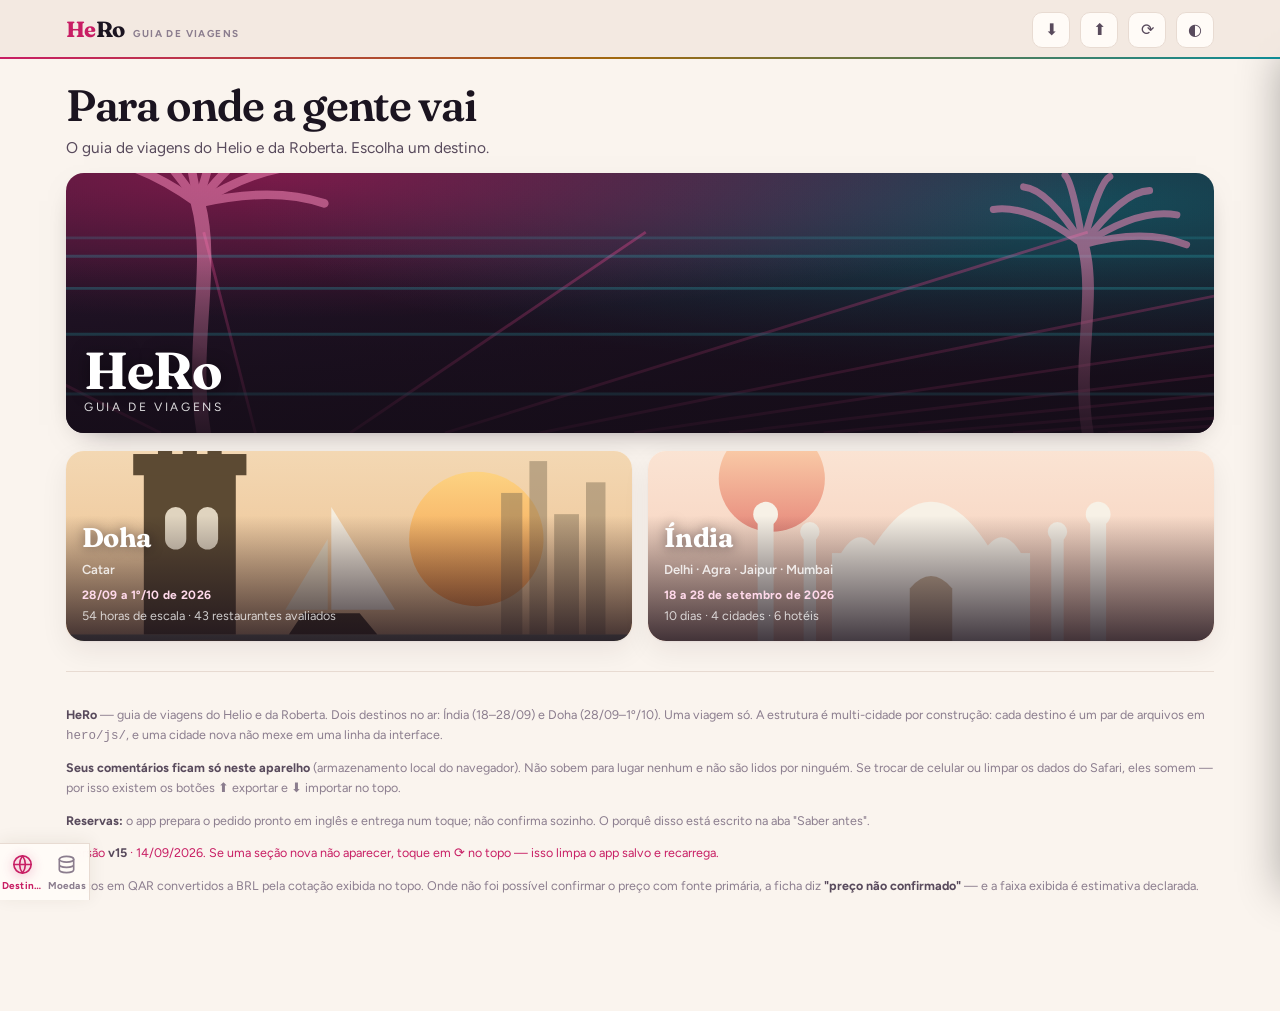
==== hero/index.html @ ab57edca "HeRo: apontar icone do app e manifest para os PNGs recortados da capa O icon.svg continua listado co" ====
<!doctype html>
<html lang="pt-BR">
<head>
<meta charset="utf-8">
<meta name="viewport" content="width=device-width,initial-scale=1,viewport-fit=cover">
<title>HeRo — Guia de Viagens · Doha</title>
<meta name="description" content="Curadoria gastronômica de Doha para setembro de 2026: 43 restaurantes avaliados, preços em QAR e BRL, roteiros e reservas.">
<meta name="theme-color" content="#faf4ee" media="(prefers-color-scheme: light)">
<meta name="theme-color" content="#150f19" media="(prefers-color-scheme: dark)">
<meta name="apple-mobile-web-app-capable" content="yes">
<meta name="apple-mobile-web-app-title" content="HeRo">
<link rel="icon" href="icon.svg" type="image/svg+xml">
<link rel="icon" href="img/icone-192.png" sizes="192x192" type="image/png">
<link rel="apple-touch-icon" sizes="180x180" href="img/icone-180.png">
<link rel="manifest" href="manifest.webmanifest">
<link rel="preconnect" href="https://fonts.googleapis.com">
<link rel="preconnect" href="https://fonts.gstatic.com" crossorigin>
<link rel="stylesheet" href="https://fonts.googleapis.com/css2?family=Fraunces:opsz,wght@9..144,500;9..144,600;9..144,700&family=Figtree:wght@400;500;600;700;800&display=swap">
<link rel="stylesheet" href="css/hero.css">
</head>
<body>

<header class="top">
  <div class="wrap">
    <div class="top-in">
      <div class="brand"><span><span class="he">He</span>Ro</span><small>guia de viagens</small></div>
      <div class="top-sp"></div>
      <button class="icon-btn" id="btnImp" title="Importar comentários">⬇</button>
      <button class="icon-btn" id="btnExp" title="Exportar comentários">⬆</button>
      <button class="icon-btn" id="btnAtualizar" title="Buscar atualização">⟳</button>
      <button class="icon-btn" id="btnTema" title="Claro / escuro">◐</button>
    </div>
    <nav class="tabs" id="tabs" role="tablist"></nav>
  </div>
</header>

<div class="wrap">
  <section class="hero" id="heroHead"></section>

  <main id="app"></main>

  <footer class="foot">
    <p><b>HeRo</b> — guia de viagens do Helio e da Roberta. Dois destinos no ar: Índia (18–28/09) e Doha (28/09–1º/10). Uma viagem só.
       A estrutura é multi-cidade por construção: cada destino é um par de arquivos em <code>hero/js/</code>,
       e uma cidade nova não mexe em uma linha da interface.</p>
    <p><b>Seus comentários ficam só neste aparelho</b> (armazenamento local do navegador). Não sobem para lugar
       nenhum e não são lidos por ninguém. Se trocar de celular ou limpar os dados do Safari, eles somem —
       por isso existem os botões ⬆ exportar e ⬇ importar no topo.</p>
    <p><b>Reservas:</b> o app prepara o pedido pronto em inglês e entrega num toque; não confirma sozinho.
       O porquê disso está escrito na aba "Saber antes".</p>
    <p id="versao" style="color:var(--gold)"></p>
    <p>Preços em QAR convertidos a BRL pela cotação exibida no topo. Onde não foi possível confirmar o preço
       com fonte primária, a ficha diz <b>"preço não confirmado"</b> — e a faixa exibida é estimativa declarada.</p>
  </footer>
</div>

<div class="sheet-bg" id="sheetBg"></div>
<aside class="sheet" id="sheet" role="dialog" aria-modal="true" aria-labelledby="sheetTitle">
  <div class="sheet-head">
    <div style="flex:1;min-width:0">
      <h2 id="sheetTitle"></h2>
      <div class="sh-sub" id="sheetSub"></div>
    </div>
    <button class="icon-btn" id="sheetClose" aria-label="Fechar">✕</button>
  </div>
  <div class="sheet-body" id="sheetBody"></div>
</aside>

<nav class="botnav" id="botnav" role="tablist" aria-label="Seções"></nav>

<script src="js/arte.js"></script>
<script src="js/data-destinos.js"></script>
<script src="js/data-india.js"></script>
<script src="js/data-doha.js"></script>
<script src="js/data-doha-curadoria.js"></script>
<script src="js/data-doha-beber.js"></script>
<script src="js/hero.js"></script>
</body>
</html>
---- hero/css/hero.css ----
:root{
  /* areia com viés rosado — não é bege de guia de viagem */
  --sand:#faf4ee; --sand-2:#f2e8e0; --card:#fffbf7;
  /* preto-ameixa, o céu noturno do pôster */
  --ink:#1b1420; --ink-2:#584a5c; --ink-3:#8b7d8e; --line:#e8dbd2;
  /* magenta e ciano do pôster, calibrados para leitura */
  --gold:#c81e64; --gold-soft:#fbe4ee;
  --blue:#0e8c96; --blue-soft:#d9f0f1;
  /* açafrão: só dinheiro */
  --money:#a1690f;
  /* semânticos, separados do acento */
  --green:#2c6b4a; --green-soft:#dcefe3;
  --red:#a8322c; --red-soft:#f8e0dd;
  --amber:#8a6412; --amber-soft:#f8eed4;
  --r:14px; --shadow:0 1px 2px rgba(40,20,35,.05),0 10px 28px rgba(40,20,35,.07);
  --max:1180px;
  --disp:"Fraunces","Iowan Old Style",Georgia,serif;
  --body:"Figtree","Helvetica Neue",Arial,sans-serif;
}
@media (prefers-color-scheme:dark){
  :root:not([data-theme="light"]){
    --sand:#150f19; --sand-2:#1e1624; --card:#1c1421;
    --ink:#f6eef2; --ink-2:#c5b3c4; --ink-3:#8d7d91; --line:#33263a;
    --gold:#ff6fa5; --gold-soft:#3d1428;
    --blue:#4fd6dd; --blue-soft:#0d3034;
    --money:#e0ad4c;
    --green:#7ad3a3; --green-soft:#13301f;
    --red:#f09189; --red-soft:#3a1714;
    --amber:#e5bc5c; --amber-soft:#342a12;
    --shadow:0 1px 2px rgba(0,0,0,.5),0 10px 28px rgba(0,0,0,.4);
  }
}
:root[data-theme="dark"]{
  --sand:#150f19; --sand-2:#1e1624; --card:#1c1421;
  --ink:#f6eef2; --ink-2:#c5b3c4; --ink-3:#8d7d91; --line:#33263a;
  --gold:#ff6fa5; --gold-soft:#3d1428;
  --blue:#4fd6dd; --blue-soft:#0d3034;
  --money:#e0ad4c;
  --green:#7ad3a3; --green-soft:#13301f;
  --red:#f09189; --red-soft:#3a1714;
  --amber:#e5bc5c; --amber-soft:#342a12;
  --shadow:0 1px 2px rgba(0,0,0,.5),0 10px 28px rgba(0,0,0,.4);
}

*{box-sizing:border-box}
body{margin:0;background:var(--sand);color:var(--ink);
  font:15.5px/1.6 var(--body);font-optical-sizing:auto;
  -webkit-text-size-adjust:100%}
img{max-width:100%}
a{color:var(--gold)}
button{font:inherit;cursor:pointer}

.wrap{max-width:var(--max);margin:0 auto;padding-inline:16px}

/* ---------- topo ---------- */
header.top{background:var(--sand-2);border-bottom:1px solid var(--line);
  position:sticky;top:0;z-index:40;backdrop-filter:saturate(1.4) blur(8px)}
.top-in{display:flex;align-items:center;gap:12px;padding-block:10px}
.brand{display:flex;align-items:baseline;gap:8px;font-weight:800;letter-spacing:-.02em;font-size:19px}
.brand .he{color:var(--gold)}
.brand small{font-weight:500;font-size:11px;color:var(--ink-3);letter-spacing:.06em;text-transform:uppercase}
.top-sp{flex:1}
.icon-btn{background:var(--card);border:1px solid var(--line);color:var(--ink-2);
  border-radius:10px;width:38px;height:36px;display:grid;place-items:center;font-size:16px}
.icon-btn:hover{border-color:var(--gold);color:var(--gold)}

nav.tabs{display:flex;gap:4px;overflow-x:auto;padding-bottom:8px;scrollbar-width:none}
nav.tabs::-webkit-scrollbar{display:none}
nav.tabs button{white-space:nowrap;background:transparent;border:1px solid transparent;
  color:var(--ink-2);padding:7px 13px;border-radius:999px;font-size:13.5px;font-weight:600}
nav.tabs button[aria-selected="true"]{background:var(--ink);color:var(--sand)}
nav.tabs button:not([aria-selected="true"]):hover{border-color:var(--line);color:var(--ink)}

/* ---------- hero ---------- */
.hero{padding-block:22px 8px}
.hero h1{margin:0 0 6px;font-size:clamp(25px,6vw,38px);letter-spacing:-.03em;line-height:1.12}
.hero p{margin:0;color:var(--ink-2);max-width:62ch}
.meta-row{display:flex;flex-wrap:wrap;gap:8px;margin-top:14px}
.chip{font-size:12px;font-weight:600;padding:5px 10px;border-radius:999px;
  background:var(--card);border:1px solid var(--line);color:var(--ink-2)}
.chip b{color:var(--ink)}

/* ---------- filtros ---------- */
.filters{position:sticky;top:52px;z-index:30;background:var(--sand);
  padding-block:10px;border-bottom:1px solid var(--line);margin-bottom:16px}
.frow{display:flex;gap:6px;overflow-x:auto;scrollbar-width:none;padding-bottom:2px}
.frow::-webkit-scrollbar{display:none}
.frow button{white-space:nowrap;background:var(--card);border:1px solid var(--line);
  color:var(--ink-2);padding:6px 12px;border-radius:999px;font-size:13px;font-weight:600}
.frow button.on{background:var(--gold-soft);border-color:var(--gold);color:var(--gold)}
.fbar{display:flex;gap:8px;align-items:center;margin-top:8px;flex-wrap:wrap}
.fbar input[type=search]{flex:1;min-width:180px;background:var(--card);border:1px solid var(--line);
  color:var(--ink);border-radius:10px;padding:9px 12px;font-size:14px}
.count{font-size:12.5px;color:var(--ink-3);font-weight:600}

/* ---------- cards ---------- */
.grid{display:grid;gap:14px;grid-template-columns:1fr}
@media(min-width:700px){.grid{grid-template-columns:1fr 1fr}}
@media(min-width:1000px){.grid{grid-template-columns:1fr 1fr 1fr}}

.card{background:var(--card);border:1px solid var(--line);border-radius:var(--r);
  box-shadow:var(--shadow);overflow:hidden;display:flex;flex-direction:column;text-align:left}
.card-visual{height:92px;position:relative;
  background:linear-gradient(135deg,var(--g1,#d8c39a),var(--g2,#b08a4e))}
.card-visual .em{position:absolute;right:10px;top:8px;font-size:30px;opacity:.9;filter:saturate(1.1)}
.card-visual .badge{position:absolute;left:10px;top:10px;max-width:calc(100% - 58px);
  background:rgba(20,15,8,.78);color:#fff;font-size:10px;font-weight:800;
  letter-spacing:.03em;text-transform:uppercase;padding:4px 8px;border-radius:6px;
  overflow:hidden;text-overflow:ellipsis;white-space:nowrap}
.card-body{padding:12px 13px 13px;display:flex;flex-direction:column;gap:7px;flex:1}
.card h3{margin:0;font-size:16.5px;letter-spacing:-.01em;line-height:1.25}
.card .sub{font-size:12.5px;color:var(--ink-3);font-weight:600}
.card .porque{font-size:13.2px;color:var(--ink-2);line-height:1.5}
.tagrow{display:flex;flex-wrap:wrap;gap:5px;margin-top:auto;padding-top:4px}
.tag{font-size:11px;font-weight:700;padding:3px 7px;border-radius:6px;
  background:var(--sand-2);color:var(--ink-3);border:1px solid var(--line)}
.tag.ok{background:var(--green-soft);color:var(--green);border-color:transparent}
.tag.warn{background:var(--amber-soft);color:var(--amber);border-color:transparent}
.tag.bad{background:var(--red-soft);color:var(--red);border-color:transparent}
.tag.gold{background:var(--gold-soft);color:var(--gold);border-color:transparent}
.tag.blue{background:var(--blue-soft);color:var(--blue);border-color:transparent}
.card.dim{opacity:.62}
.price-line{font-size:13px;font-weight:700;color:var(--ink)}
.price-line span{font-weight:500;color:var(--ink-3)}

/* ---------- painel de detalhe ---------- */
.sheet-bg{position:fixed;inset:0;background:rgba(20,15,8,.55);z-index:60;
  opacity:0;pointer-events:none;transition:opacity .18s}
.sheet-bg.on{opacity:1;pointer-events:auto}
.sheet{position:fixed;z-index:61;background:var(--card);color:var(--ink);
  inset:auto 0 0 0;max-height:92vh;border-radius:18px 18px 0 0;
  transform:translateY(100%);transition:transform .22s ease;
  display:flex;flex-direction:column;box-shadow:0 -8px 40px rgba(0,0,0,.3)}
.sheet.on{transform:translateY(0)}
@media(min-width:820px){
  .sheet{inset:0 0 0 auto;width:min(560px,100%);max-height:100vh;border-radius:0;
    transform:translateX(100%)}
  .sheet.on{transform:translateX(0)}
}
.sheet-head{padding:14px 16px;border-bottom:1px solid var(--line);display:flex;gap:10px;align-items:flex-start}
.sheet-head h2{margin:0 0 3px;font-size:20px;letter-spacing:-.02em;line-height:1.2}
.sheet-head .sh-sub{font-size:12.5px;color:var(--ink-3);font-weight:600}
.sheet-body{overflow-y:auto;padding:16px;padding-bottom:calc(80px + env(safe-area-inset-bottom,0px));
  display:flex;flex-direction:column;gap:16px;-webkit-overflow-scrolling:touch}
.sec h4{margin:0 0 8px;font-size:11.5px;letter-spacing:.08em;text-transform:uppercase;color:var(--ink-3)}
.kv{display:grid;grid-template-columns:auto 1fr;gap:6px 12px;font-size:13.5px}
.kv dt{color:var(--ink-3);font-weight:600;white-space:nowrap}
.kv dd{margin:0;color:var(--ink)}
.note{background:var(--sand-2);border:1px solid var(--line);border-radius:10px;
  padding:10px 12px;font-size:13px;line-height:1.5;color:var(--ink-2)}
.note.warn{background:var(--amber-soft);border-color:transparent;color:var(--amber)}
.note.bad{background:var(--red-soft);border-color:transparent;color:var(--red)}
.note.ok{background:var(--green-soft);border-color:transparent;color:var(--green)}
.dish{border-top:1px solid var(--line);padding:10px 0}
.dish:first-of-type{border-top:none}
.dish b{display:block;font-size:14px;margin-bottom:2px}
.dish .pr{font-size:12.5px;font-weight:700;color:var(--gold)}
.dish .wy{font-size:13px;color:var(--ink-2);line-height:1.5;margin-top:3px}
.srcs{display:flex;flex-direction:column;gap:5px;font-size:12.5px}
.srcs a{color:var(--ink-2);text-decoration:none;border-bottom:1px dotted var(--line)}
.srcs a:hover{color:var(--gold);border-color:var(--gold)}
.btnrow{display:flex;flex-wrap:wrap;gap:8px}
.btn{background:var(--ink);color:var(--sand);border:none;border-radius:10px;
  padding:10px 14px;font-size:13.5px;font-weight:700;text-decoration:none;display:inline-flex;
  align-items:center;gap:6px}
.btn.sec{background:var(--card);color:var(--ink);border:1px solid var(--line)}
.btn.gold{background:var(--gold);color:#fff}
.btn:disabled{opacity:.4;cursor:not-allowed}
.scores{display:grid;grid-template-columns:1fr 1fr;gap:8px}
.score{background:var(--sand-2);border:1px solid var(--line);border-radius:10px;padding:9px 11px}
.score .n{font-size:20px;font-weight:800;letter-spacing:-.02em}
.score .l{font-size:11px;color:var(--ink-3);font-weight:600;line-height:1.3}
.bar{height:4px;background:var(--line);border-radius:2px;margin-top:6px;overflow:hidden}
.bar i{display:block;height:100%;background:var(--gold)}

/* comentários */
.cmt{background:var(--sand-2);border:1px solid var(--line);border-radius:10px;
  padding:10px 12px;font-size:13px;margin-bottom:8px}
.cmt .h{display:flex;justify-content:space-between;align-items:center;gap:8px;
  font-size:11.5px;color:var(--ink-3);font-weight:700;margin-bottom:5px}
.cmt .h button{background:none;border:none;color:var(--ink-3);font-size:14px;padding:0 2px}
.cmt .h button:hover{color:var(--red)}
.cmt p{margin:0;white-space:pre-wrap;line-height:1.5}
textarea{width:100%;background:var(--card);border:1px solid var(--line);color:var(--ink);
  border-radius:10px;padding:10px;font:inherit;font-size:13.5px;resize:vertical;min-height:70px}
.who{display:flex;gap:6px;margin-bottom:8px}
.who button{flex:1;background:var(--card);border:1px solid var(--line);color:var(--ink-2);
  border-radius:9px;padding:7px;font-size:13px;font-weight:700}
.who button.on{background:var(--gold-soft);border-color:var(--gold);color:var(--gold)}
.stars{display:flex;gap:3px;margin-bottom:8px}
.stars button{background:none;border:none;font-size:21px;padding:0 1px;line-height:1;filter:grayscale(1);opacity:.4}
.stars button.on{filter:none;opacity:1}

/* ---------- blocos de texto ---------- */
.panel{background:var(--card);border:1px solid var(--line);border-radius:var(--r);
  padding:16px 17px;box-shadow:var(--shadow);margin-bottom:14px}
.panel h2{margin:0 0 4px;font-size:19px;letter-spacing:-.02em}
.panel h3{margin:16px 0 6px;font-size:15.5px;letter-spacing:-.01em}
.panel h3:first-child{margin-top:0}
.panel p{margin:0 0 10px;color:var(--ink-2);line-height:1.6}
.panel .lead{color:var(--ink-3);font-size:13.5px;font-weight:600;margin-bottom:12px}
.pick{display:flex;gap:11px;padding:11px 0;border-top:1px solid var(--line);align-items:flex-start}
.pick:first-of-type{border-top:none}
.pick .rank{flex:0 0 26px;height:26px;border-radius:8px;background:var(--gold-soft);color:var(--gold);
  display:grid;place-items:center;font-weight:800;font-size:13px}
.pick .pb{flex:1;min-width:0}
.pick .pn{font-weight:700;font-size:14.5px;display:flex;align-items:center;gap:7px;flex-wrap:wrap}
.pick .pn button{background:none;border:none;color:var(--gold);font-size:12px;font-weight:700;padding:0;text-decoration:underline}
.pick .px{font-size:13.2px;color:var(--ink-2);line-height:1.5;margin-top:3px}

.night{border-left:3px solid var(--gold);padding:2px 0 2px 13px;margin-bottom:14px}
.night .nl{font-size:11.5px;letter-spacing:.06em;text-transform:uppercase;color:var(--gold);font-weight:800}
.night .nn{font-weight:700;font-size:16px;margin-top:2px;display:flex;gap:8px;align-items:center;flex-wrap:wrap}
.night .nx{font-size:13.2px;color:var(--ink-2);margin-top:4px;line-height:1.55}
.night .nh{font-size:12px;font-weight:800;color:var(--ink-3);background:var(--sand-2);
  border-radius:6px;padding:2px 7px}

.pill-link{background:none;border:none;color:var(--gold);font-weight:700;padding:0;
  text-decoration:underline;font-size:inherit;text-align:left}

/* geo */
.geo-box{display:flex;gap:10px;align-items:center;background:var(--blue-soft);
  border-radius:12px;padding:11px 13px;margin-bottom:14px;font-size:13.2px;color:var(--blue);font-weight:600}
.geo-box button{margin-left:auto}

footer.foot{border-top:1px solid var(--line);margin-top:30px;padding-block:20px 40px;
  color:var(--ink-3);font-size:12.5px;line-height:1.6}
footer.foot b{color:var(--ink-2)}

/* ---------- seletor de destinos ---------- */
.destinos{display:grid;gap:14px;grid-template-columns:1fr;margin-bottom:14px}
@media(min-width:640px){.destinos{grid-template-columns:1fr 1fr}}
.destino{display:block;width:100%;text-align:left;padding:0;background:var(--card);
  border:1px solid var(--line);border-radius:var(--r);overflow:hidden;box-shadow:var(--shadow);
  transition:transform .15s,border-color .15s}
.destino:hover{transform:translateY(-2px);border-color:var(--gold)}
.destino-arte{height:132px;overflow:hidden;line-height:0}
.destino-arte svg{width:100%;height:132px;display:block}
.destino-txt{padding:12px 14px 14px;display:flex;flex-direction:column;gap:2px}
.destino-txt strong{font-size:20px;letter-spacing:-.02em}
.destino-txt span{font-size:13px;color:var(--ink-3);font-weight:600}
.destino-txt em{font-size:12.5px;color:var(--gold);font-style:normal;font-weight:700;margin-top:4px}
.destino-txt small{font-size:12.5px;color:var(--ink-2)}

/* ---------- dia do roteiro ---------- */
.panel.dia{padding:0;overflow:hidden;display:flex;flex-direction:column}
@media(min-width:720px){.panel.dia{flex-direction:row}}
.dia-arte{line-height:0;flex:0 0 auto}
.dia-arte svg{width:100%;height:120px;display:block}
@media(min-width:720px){.dia-arte{width:200px}.dia-arte svg{height:100%;min-height:180px}}
.dia-txt{padding:14px 16px 16px;flex:1;min-width:0;display:flex;flex-direction:column;gap:6px}
.dia-txt .nn{font-size:17px}

/* ---------- conversor ---------- */
.conv{display:flex;flex-direction:column;gap:8px;margin-top:6px}
.conv-row{display:flex;align-items:center;gap:12px;background:var(--sand-2);
  border:1px solid var(--line);border-radius:12px;padding:10px 12px}
.conv-lab{flex:0 0 116px;display:flex;flex-direction:column;line-height:1.25}
.conv-lab b{font-size:14px;letter-spacing:.02em}
.conv-lab span{font-size:11.5px;color:var(--ink-3);font-weight:600}
.conv-row input{flex:1;min-width:0;background:transparent;border:none;color:var(--ink);
  font-size:21px;font-weight:700;text-align:right;font-variant-numeric:tabular-nums;
  letter-spacing:-.01em;padding:2px 0}
.conv-row input:focus{outline:none}
.conv-row:focus-within{border-color:var(--gold);background:var(--gold-soft)}

/* ---------- navegação inferior, estilo app ---------- */
body{padding-bottom:calc(64px + env(safe-area-inset-bottom,0px))}
nav.tabs{display:none}
.botnav{position:fixed;left:0;right:0;bottom:0;z-index:70;display:flex;
  background:var(--card);border-top:1px solid var(--line);
  padding-bottom:env(safe-area-inset-bottom,0px);
  box-shadow:0 -2px 16px rgba(60,45,20,.08)}
.botnav button{flex:1;background:none;border:none;color:var(--ink-3);
  display:flex;flex-direction:column;align-items:center;gap:3px;
  padding:9px 2px 8px;font-size:10.5px;font-weight:700;letter-spacing:.01em;
  min-width:0;line-height:1.2}
.botnav button i{font-style:normal;font-size:20px;line-height:1}
.botnav button span{overflow:hidden;text-overflow:ellipsis;white-space:nowrap;max-width:100%}
.botnav button[aria-selected="true"]{color:var(--gold)}
.botnav button:active{background:var(--sand-2)}

/* menu "Mais" */
.mais{display:grid;grid-template-columns:1fr 1fr;gap:10px}
.mais button{display:flex;align-items:center;gap:11px;text-align:left;
  background:var(--sand-2);border:1px solid var(--line);border-radius:12px;
  padding:13px 14px;color:var(--ink);font-size:14px;font-weight:700}
.mais button:hover{border-color:var(--gold);color:var(--gold)}
.mais button i{font-style:normal;font-size:21px;line-height:1}
.mais button[aria-selected="true"]{background:var(--gold-soft);border-color:var(--gold);color:var(--gold)}

/* ---------- selo de bebida no card ---------- */
.selo{position:absolute;left:10px;bottom:10px;display:inline-flex;align-items:center;gap:5px;
  background:rgba(255,255,255,.95);color:#1c1a17;font-size:10.5px;font-weight:800;
  letter-spacing:.03em;text-transform:uppercase;padding:5px 9px;border-radius:999px;
  box-shadow:0 2px 8px rgba(0,0,0,.25)}
.selo.seco{background:rgba(28,26,23,.82);color:#fff}

/* ---------- faixa de instalação ---------- */
.instalar{background:var(--gold-soft);border:1px solid var(--gold);border-radius:12px;
  padding:12px 14px;margin-bottom:14px;font-size:13.2px;color:var(--gold);font-weight:600;line-height:1.5}
.instalar b{display:block;font-size:14.5px;margin-bottom:3px}
.offline-tag{position:fixed;left:50%;transform:translateX(-50%);bottom:calc(72px + env(safe-area-inset-bottom,0px));
  background:var(--ink);color:var(--sand);font-size:12px;font-weight:700;padding:7px 14px;
  border-radius:999px;z-index:55;box-shadow:var(--shadow)}

@media(min-width:820px){
  .sheet-body{padding-bottom:16px}
  .botnav{max-width:560px;right:auto;border-right:1px solid var(--line)}
}

/* bloco de texto pré-formatado (e-mail pronto) não pode vazar */
.note[style*="pre-wrap"]{overflow-wrap:anywhere;word-break:break-word;overflow-x:auto}

/* listas rótulo/valor: rótulo longo não pode esticar a grade */
.kv{grid-template-columns:minmax(0,max-content) minmax(0,1fr)}
.kv dt{white-space:normal;overflow-wrap:anywhere}
.kv dd{overflow-wrap:anywhere;min-width:0}
@media(max-width:520px){
  .kv{grid-template-columns:1fr;gap:2px 0}
  .kv dt{margin-top:8px}
  .kv dt:first-of-type{margin-top:0}
}

/* o logo é um botão de voltar para os destinos */
.brand{cursor:pointer;user-select:none;border-radius:8px;padding:2px 4px;margin-left:-4px;
  transition:background .15s}
.brand:hover{background:var(--card)}
.brand:focus-visible{outline:2px solid var(--gold);outline-offset:2px}

/* cabeçalho acima do painel: o logo tem que continuar clicável com o menu aberto.
   Em troca, o painel para logo abaixo do cabeçalho, para nada ficar escondido. */
header.top{z-index:72}
.sheet{max-height:calc(100vh - 62px)}
@media(min-width:820px){
  .sheet{max-height:100vh;top:62px}
}

/* ============================================================
   REDESENHO — tipografia, cabeçalho, destinos, navegação
   ============================================================ */

h1,h2,h3,.brand,.destino-txt strong,.score .n{
  font-family:var(--disp);font-optical-sizing:auto;
  font-variation-settings:"SOFT" 30,"WONK" 1;text-wrap:balance}
h1{font-weight:600;letter-spacing:-.018em;line-height:1.08}
h2{font-weight:600;letter-spacing:-.012em}
h3{font-weight:600;letter-spacing:-.008em}
.hero h1{font-size:clamp(30px,7.5vw,44px)}
.panel h2{font-size:clamp(20px,4.6vw,25px)}
.panel h3{font-size:16.5px;margin-top:20px}
.panel p{max-width:66ch}
.lead{font-family:var(--body)}
.nl{font-family:var(--body);letter-spacing:.07em}

/* cabeçalho: faixa de pôr do sol, o único gesto do pôster de 1985 */
header.top{background:color-mix(in srgb,var(--sand-2) 88%,transparent);
  border-bottom:none;position:relative}
header.top::after{content:"";position:absolute;left:0;right:0;bottom:0;height:2px;
  background:linear-gradient(90deg,var(--gold),var(--money) 48%,var(--blue))}
.brand{font-size:22px;font-weight:700;letter-spacing:-.03em;gap:9px}
.brand .he{color:var(--gold)}
.brand small{font-family:var(--body);font-size:10px;letter-spacing:.14em;font-weight:700}

/* destinos: o herói do app */
.destinos{gap:16px}
.destino{border:none;box-shadow:var(--shadow);position:relative;border-radius:18px}
.destino-arte{height:190px}
.destino-arte svg{height:190px}
.destino::after{content:"";position:absolute;inset:0;border-radius:18px;pointer-events:none;
  background:linear-gradient(180deg,transparent 34%,rgba(22,13,25,.30) 58%,rgba(22,13,25,.80) 100%)}
.destino-txt{position:absolute;left:0;right:0;bottom:0;padding:14px 16px 15px;z-index:2;gap:1px}
.destino-txt strong{font-size:27px;color:#fff;letter-spacing:-.02em;
  text-shadow:0 1px 12px rgba(20,12,22,.5)}
.destino-txt span{color:rgba(255,255,255,.82)}
.destino-txt em{color:#ffd9ea;font-size:12px;letter-spacing:.03em}
.destino-txt small{color:rgba(255,255,255,.76)}
.destino:hover{transform:translateY(-3px)}

/* navegação inferior com ícones desenhados */
.botnav{background:color-mix(in srgb,var(--card) 96%,transparent);
  backdrop-filter:saturate(1.3) blur(10px)}
.botnav button{gap:4px;font-family:var(--body);font-size:10px;letter-spacing:.015em}
.botnav button i{display:block;width:23px;height:23px}
.botnav button i svg{width:23px;height:23px;display:block}
.botnav button[aria-selected="true"] i{filter:drop-shadow(0 2px 6px color-mix(in srgb,var(--gold) 45%,transparent))}
.mais button i{width:22px;height:22px}
.mais button i svg{width:22px;height:22px;display:block}

/* preço em açafrão — a única cor reservada a dinheiro */
.price-line,.dish .pr{color:var(--money)}
.score .n{color:var(--ink);font-weight:600}
.bar i{background:var(--gold)}

/* hierarquia: nem todo bloco é um card */
.panel{border-radius:16px}
.night{border-left-width:3px}
.chip{border-radius:999px;font-family:var(--body)}
.tag{letter-spacing:.02em}

/* foco visível em tudo que é operável */
button:focus-visible,a:focus-visible,input:focus-visible,textarea:focus-visible{
  outline:2px solid var(--gold);outline-offset:2px;border-radius:6px}
@media (prefers-reduced-motion:reduce){
  *,*::before,*::after{animation-duration:.01ms !important;transition-duration:.01ms !important}
}

/* o subtítulo do logo nunca quebra linha */
.brand small{white-space:nowrap}
@media(max-width:400px){.brand small{display:none}}
.top-in{gap:10px}
.icon-btn{flex:0 0 auto}

/* ---------- capa da página inicial ---------- */
.capa{
  position:relative; margin:4px 0 18px; border-radius:18px; overflow:hidden;
  min-height:190px; display:flex; align-items:flex-end;
  background:
    radial-gradient(120% 90% at 18% 0%, color-mix(in srgb, var(--gold) 55%, transparent), transparent 62%),
    radial-gradient(110% 100% at 88% 12%, color-mix(in srgb, var(--blue) 50%, transparent), transparent 66%),
    linear-gradient(170deg, #2a1830, #120c17);
  box-shadow:0 10px 30px -18px rgba(22,13,25,.6);
}
.capa img{
  position:absolute; inset:0; width:100%; height:100%; object-fit:cover;
  object-position:center 8%;
}
/* Com a foto, o pôster é a capa: o letreiro sai de cima dela
   (a marca já está no cabeçalho) e a altura cresce para os rostos caberem. */
.capa.tem-foto{ min-height:300px; }
.capa.tem-foto .capa-txt{ display:none; }
.capa.tem-foto::after{
  background:linear-gradient(180deg, transparent 62%, rgba(22,13,25,.28) 100%);
}
.capa::after{
  content:""; position:absolute; inset:0;
  background:linear-gradient(180deg, rgba(22,13,25,.05) 30%, rgba(22,13,25,.55) 68%, rgba(22,13,25,.88) 100%);
}
.capa-txt{
  position:relative; z-index:2; padding:18px 18px 16px; color:#fff;
  display:flex; flex-direction:column; gap:2px;
}
.capa-txt strong{
  font-family:var(--disp); font-weight:700; font-size:clamp(34px,10vw,52px);
  line-height:.96; letter-spacing:-.02em;
  text-shadow:0 2px 18px rgba(0,0,0,.45);
}
.capa-txt span{
  font-size:12px; letter-spacing:.22em; text-transform:uppercase; opacity:.85;
}
@media (min-width:560px){ .capa{ min-height:260px; } .capa.tem-foto{ min-height:400px; } }
.capa-arte{ position:absolute; inset:0; }
.capa-arte svg{ width:100%; height:100%; display:block; }
.capa.tem-foto .capa-arte{ display:none; }

/* ---------- botão de acesso rápido ao Theo ---------- */
.fab-claude{
  position:fixed; right:14px; z-index:68; text-decoration:none;
  bottom:calc(72px + env(safe-area-inset-bottom,0px));
  display:flex; align-items:center; gap:9px;
  padding:9px 14px 9px 11px; border-radius:999px;
  background:linear-gradient(135deg, var(--gold), #7a2bd0 88%);
  color:#fff; font-size:12px; line-height:1.15; font-weight:600;
  box-shadow:0 10px 24px -10px rgba(122,43,208,.75), 0 2px 6px rgba(0,0,0,.18);
  border:1px solid rgba(255,255,255,.22);
  transition:transform .14s ease, box-shadow .14s ease;
}
.fab-claude:active{ transform:scale(.96); }
.fab-claude .fab-ico{ font-size:17px; line-height:1; }
.fab-claude .fab-l{ text-align:left; letter-spacing:.01em; }
.fab-claude .fab-l b{ font-weight:800; }
@media (prefers-reduced-motion:reduce){ .fab-claude{ transition:none; } }

.toast{
  position:fixed; left:12px; right:12px; z-index:90;
  bottom:calc(126px + env(safe-area-inset-bottom,0px));
  background:var(--ink); color:#fff; padding:12px 14px; border-radius:14px;
  font-size:13px; line-height:1.45; box-shadow:0 14px 34px -14px rgba(0,0,0,.6);
  opacity:0; transform:translateY(10px); transition:opacity .28s ease, transform .28s ease;
  pointer-events:none;
}
.toast.on{ opacity:1; transform:translateY(0); }
@media (prefers-reduced-motion:reduce){ .toast{ transition:none; } }
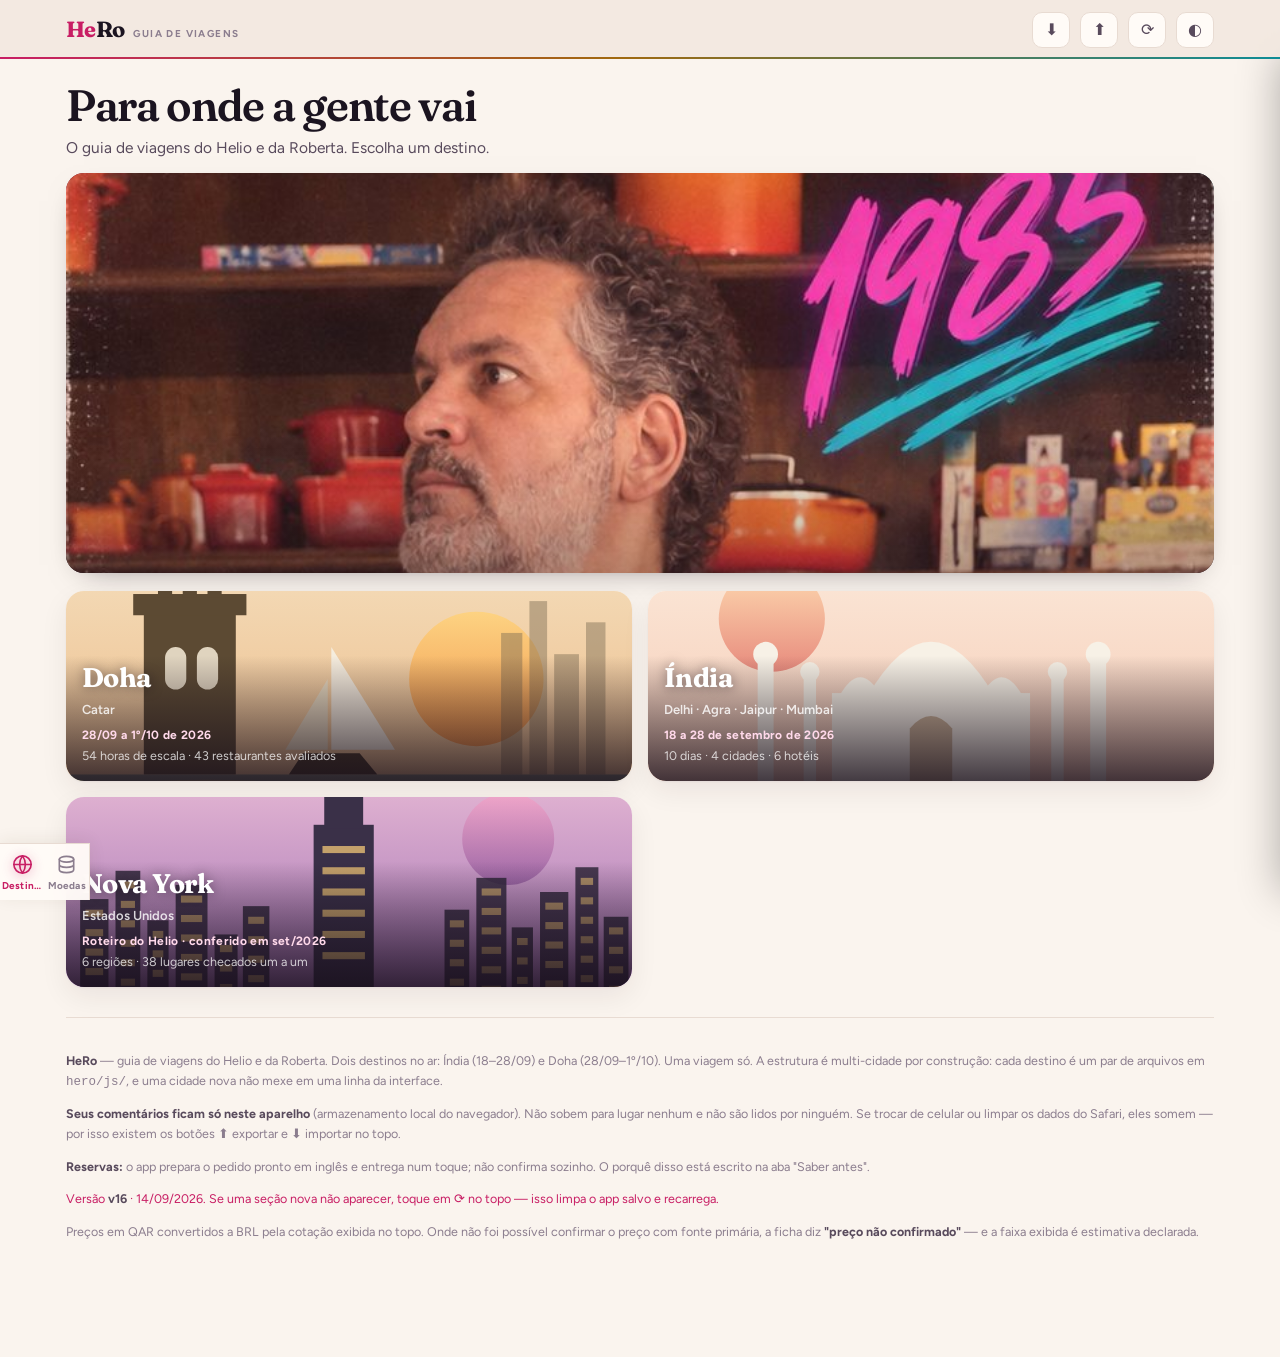
==== commit 326bf2e0: "HeRo: Nova York entra como terceiro destino, com o roteiro do Helio conferido O roteiro de NY foi es" ====
--- a/hero/index.html
+++ b/hero/index.html
@@ -71,6 +71,7 @@
 <script src="js/arte.js"></script>
 <script src="js/data-destinos.js"></script>
 <script src="js/data-india.js"></script>
+<script src="js/data-ny.js"></script>
 <script src="js/data-doha.js"></script>
 <script src="js/data-doha-curadoria.js"></script>
 <script src="js/data-doha-beber.js"></script>
--- a/hero/css/hero.css
+++ b/hero/css/hero.css
@@ -481,3 +481,9 @@
 }
 .toast.on{ opacity:1; transform:translateY(0); }
 @media (prefers-reduced-motion:reduce){ .toast{ transition:none; } }
+
+/* ---------- fontes citadas nas fichas antigas ---------- */
+.fontes{ display:flex; flex-wrap:wrap; gap:6px 10px; align-items:baseline; margin-top:10px; font-size:12px; }
+.fontes .fl{ color:var(--muted,#6b6270); text-transform:uppercase; letter-spacing:.09em; font-size:10px; }
+.fontes a{ color:var(--blue); text-decoration:none; border-bottom:1px solid color-mix(in srgb, var(--blue) 40%, transparent); overflow-wrap:anywhere; }
+.fontes a:hover{ border-bottom-color:var(--blue); }
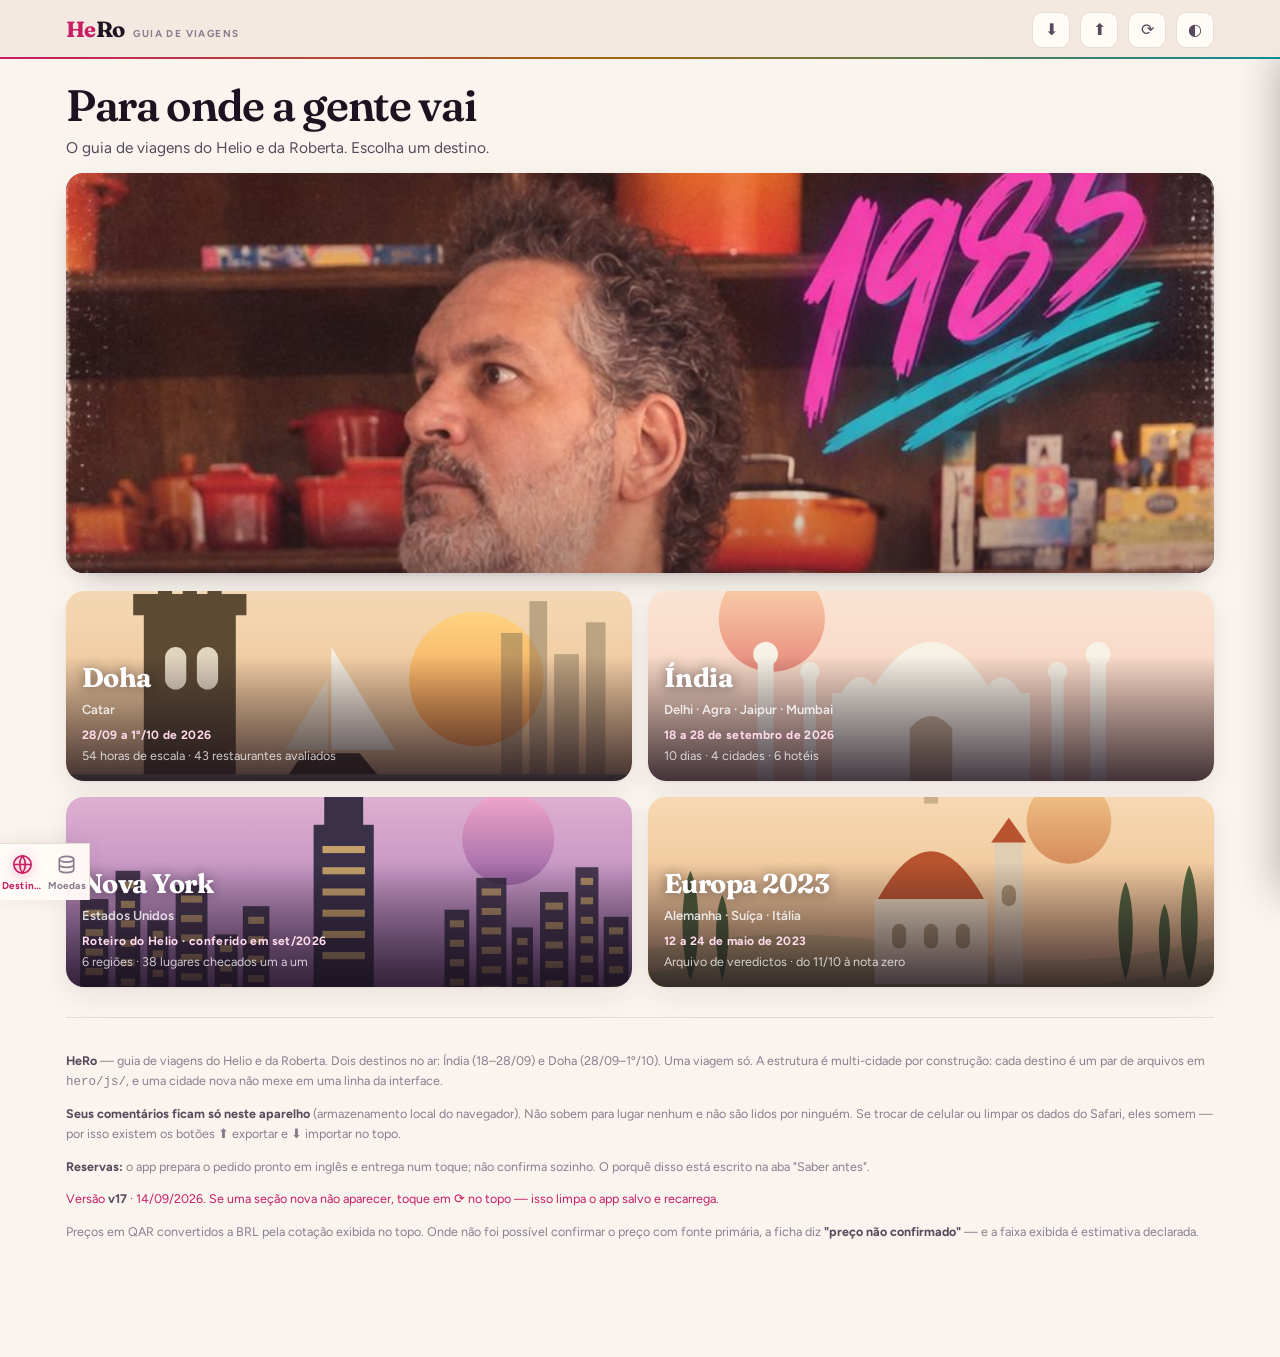
==== commit 90990416: "HeRo: Europa 2023 entra como arquivo de veredictos, e localizacao em todos os guias EUROPA 2023 (nov" ====
--- a/hero/index.html
+++ b/hero/index.html
@@ -72,6 +72,7 @@
 <script src="js/data-destinos.js"></script>
 <script src="js/data-india.js"></script>
 <script src="js/data-ny.js"></script>
+<script src="js/data-eu23.js"></script>
 <script src="js/data-doha.js"></script>
 <script src="js/data-doha-curadoria.js"></script>
 <script src="js/data-doha-beber.js"></script>
--- a/hero/css/hero.css
+++ b/hero/css/hero.css
@@ -487,3 +487,29 @@
 .fontes .fl{ color:var(--muted,#6b6270); text-transform:uppercase; letter-spacing:.09em; font-size:10px; }
 .fontes a{ color:var(--blue); text-decoration:none; border-bottom:1px solid color-mix(in srgb, var(--blue) 40%, transparent); overflow-wrap:anywhere; }
 .fontes a:hover{ border-bottom-color:var(--blue); }
+
+/* ---------- Europa 2023: linha de nota ---------- */
+.riscou{ font-size:12px; font-weight:600; color:var(--money); letter-spacing:.04em; text-transform:uppercase; }
+.linha-nota{ display:flex; gap:12px; align-items:flex-start; padding:11px 0; border-top:1px solid color-mix(in srgb, var(--ink) 10%, transparent); }
+.linha-nota:first-child{ border-top:0; }
+.ln-nota{
+  flex:0 0 42px; height:42px; border-radius:12px; display:grid; place-items:center;
+  font-family:var(--disp); font-weight:700; font-size:18px; font-variant-numeric:tabular-nums;
+  background:color-mix(in srgb, var(--ink) 8%, transparent); color:var(--ink);
+}
+.ln-nota.gold{ background:color-mix(in srgb, var(--money) 22%, transparent); color:var(--money); }
+.ln-nota.ok{   background:color-mix(in srgb, #2f9e5f 20%, transparent); color:#1f7a47; }
+.ln-nota.blue{ background:color-mix(in srgb, var(--blue) 20%, transparent); color:var(--blue); }
+.ln-nota.warn{ background:color-mix(in srgb, #d98324 22%, transparent); color:#a8620f; }
+.ln-nota.bad{  background:color-mix(in srgb, #c4383f 20%, transparent); color:#a52a30; }
+.ln-txt{ min-width:0; display:flex; flex-direction:column; gap:2px; }
+.ln-txt strong{ font-size:15px; }
+.ln-txt span{ font-size:12px; color:var(--muted,#6b6270); }
+.ln-txt em{ font-size:13px; line-height:1.45; opacity:.9; }
+
+/* selo de distância — cor própria, para não se confundir com "não confirmado" */
+.tag.dist{
+  background:color-mix(in srgb, var(--gold) 14%, transparent);
+  color:var(--gold); border-color:color-mix(in srgb, var(--gold) 34%, transparent);
+  font-variant-numeric:tabular-nums;
+}
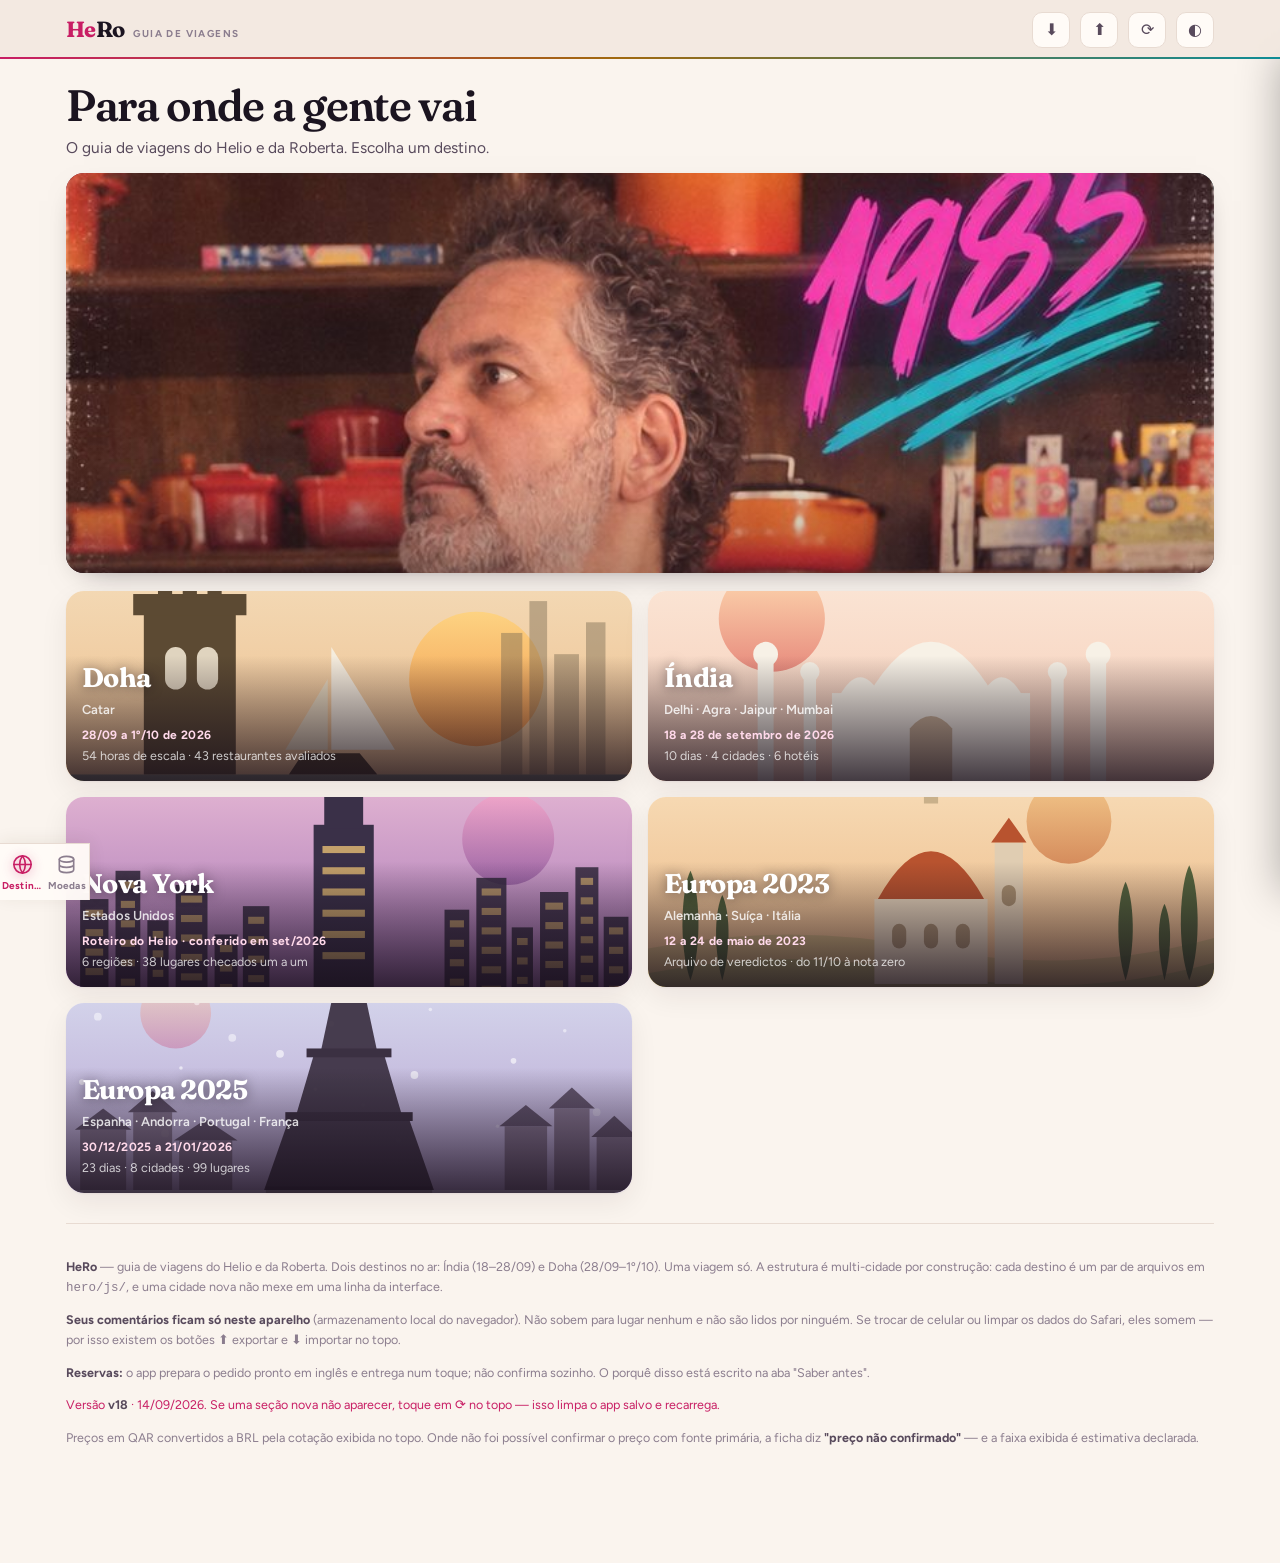
==== commit 56ded036: "HeRo: Europa 2025 entra, e mapa com pinos em todos os guias EUROPA 2025 (novo destino). 99 lugares, " ====
--- a/hero/index.html
+++ b/hero/index.html
@@ -73,6 +73,7 @@
 <script src="js/data-india.js"></script>
 <script src="js/data-ny.js"></script>
 <script src="js/data-eu23.js"></script>
+<script src="js/data-eu25.js"></script>
 <script src="js/data-doha.js"></script>
 <script src="js/data-doha-curadoria.js"></script>
 <script src="js/data-doha-beber.js"></script>
--- a/hero/css/hero.css
+++ b/hero/css/hero.css
@@ -513,3 +513,17 @@
   color:var(--gold); border-color:color-mix(in srgb, var(--gold) 34%, transparent);
   font-variant-numeric:tabular-nums;
 }
+
+/* ---------- mapa ---------- */
+.mapa-wrap{ margin:0 0 18px; border-radius:16px; overflow:hidden; background:var(--card,#fff);
+  border:1px solid color-mix(in srgb, var(--ink) 12%, transparent); }
+.mapa{ height:min(62vh,440px); width:100%; }
+.mapa-svg{ padding:10px; }
+.mapa-aviso{ padding:16px; font-size:13px; line-height:1.55; color:var(--muted,#6b6270); }
+.leaflet-container{ font:inherit; background:#e9e4de; }
+.leaflet-popup-content{ font:13px/1.5 var(--body); }
+.leaflet-popup-content a{ color:var(--gold); }
+.legenda{ display:flex; flex-wrap:wrap; gap:8px 16px; margin:4px 0 10px; }
+.lg-item{ display:flex; align-items:center; gap:7px; font-size:13px; }
+.lg-item i{ width:12px; height:12px; border-radius:50%; display:block; border:2px solid #fff;
+  box-shadow:0 0 0 1px color-mix(in srgb, var(--ink) 18%, transparent); }
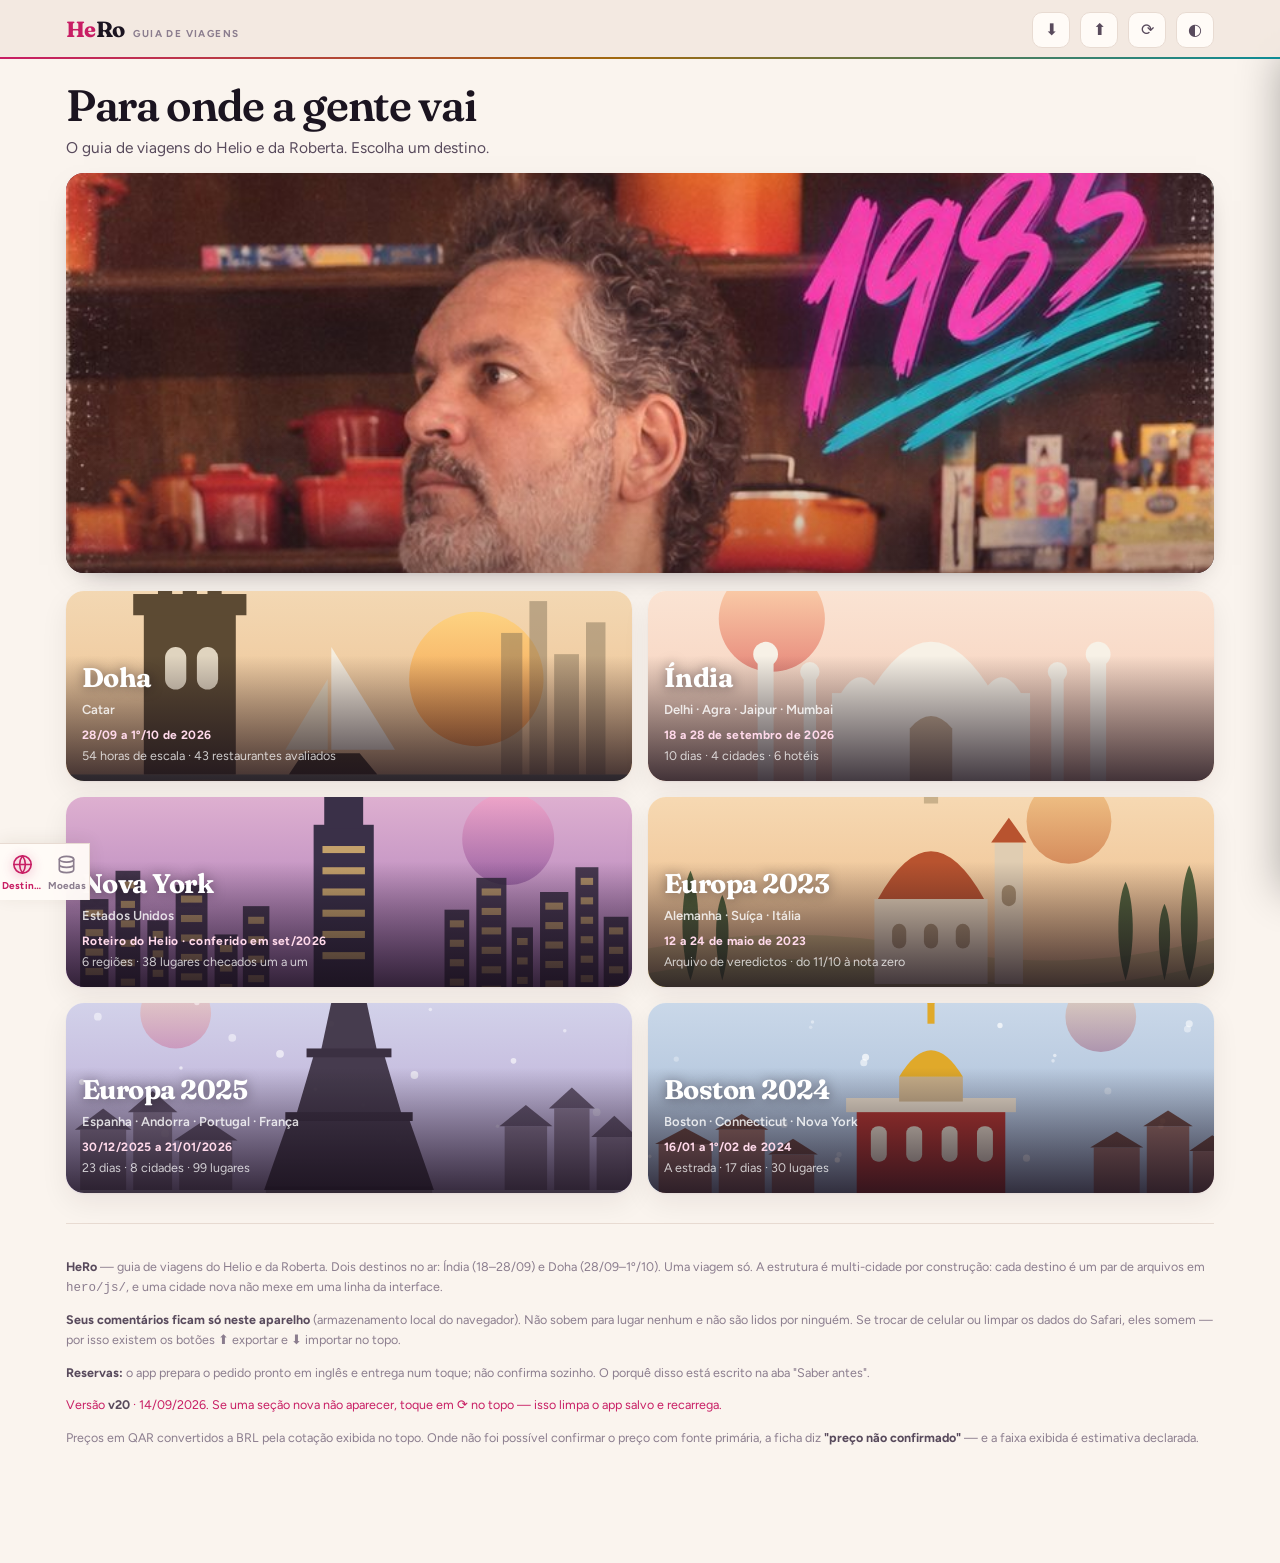
==== commit be2d7e1a: "HeRo: Boston 2024 fecha a colecao, e o cruzamento com o guia de Nova York BOSTON 2024 (sexto e ultim" ====
--- a/hero/index.html
+++ b/hero/index.html
@@ -74,6 +74,7 @@
 <script src="js/data-ny.js"></script>
 <script src="js/data-eu23.js"></script>
 <script src="js/data-eu25.js"></script>
+<script src="js/data-bos.js"></script>
 <script src="js/data-doha.js"></script>
 <script src="js/data-doha-curadoria.js"></script>
 <script src="js/data-doha-beber.js"></script>
--- a/hero/css/hero.css
+++ b/hero/css/hero.css
@@ -527,3 +527,11 @@
 .lg-item{ display:flex; align-items:center; gap:7px; font-size:13px; }
 .lg-item i{ width:12px; height:12px; border-radius:50%; display:block; border:2px solid #fff;
   box-shadow:0 0 0 1px color-mix(in srgb, var(--ink) 18%, transparent); }
+
+/* reenquadrar o mapa depois de arrastar */
+.mapa-wrap{ position:relative; }
+.mapa-fit{ position:absolute; right:10px; top:10px; z-index:500; font-size:12px; padding:7px 11px;
+  background:var(--card,#fff); box-shadow:0 2px 10px -4px rgba(0,0,0,.35); }
+/* a legenda ficava embaixo do botão flutuante do Theo */
+.legenda{ display:grid; grid-template-columns:1fr 1fr; gap:8px 14px; }
+@media (max-width:430px){ .legenda{ grid-template-columns:1fr; } }
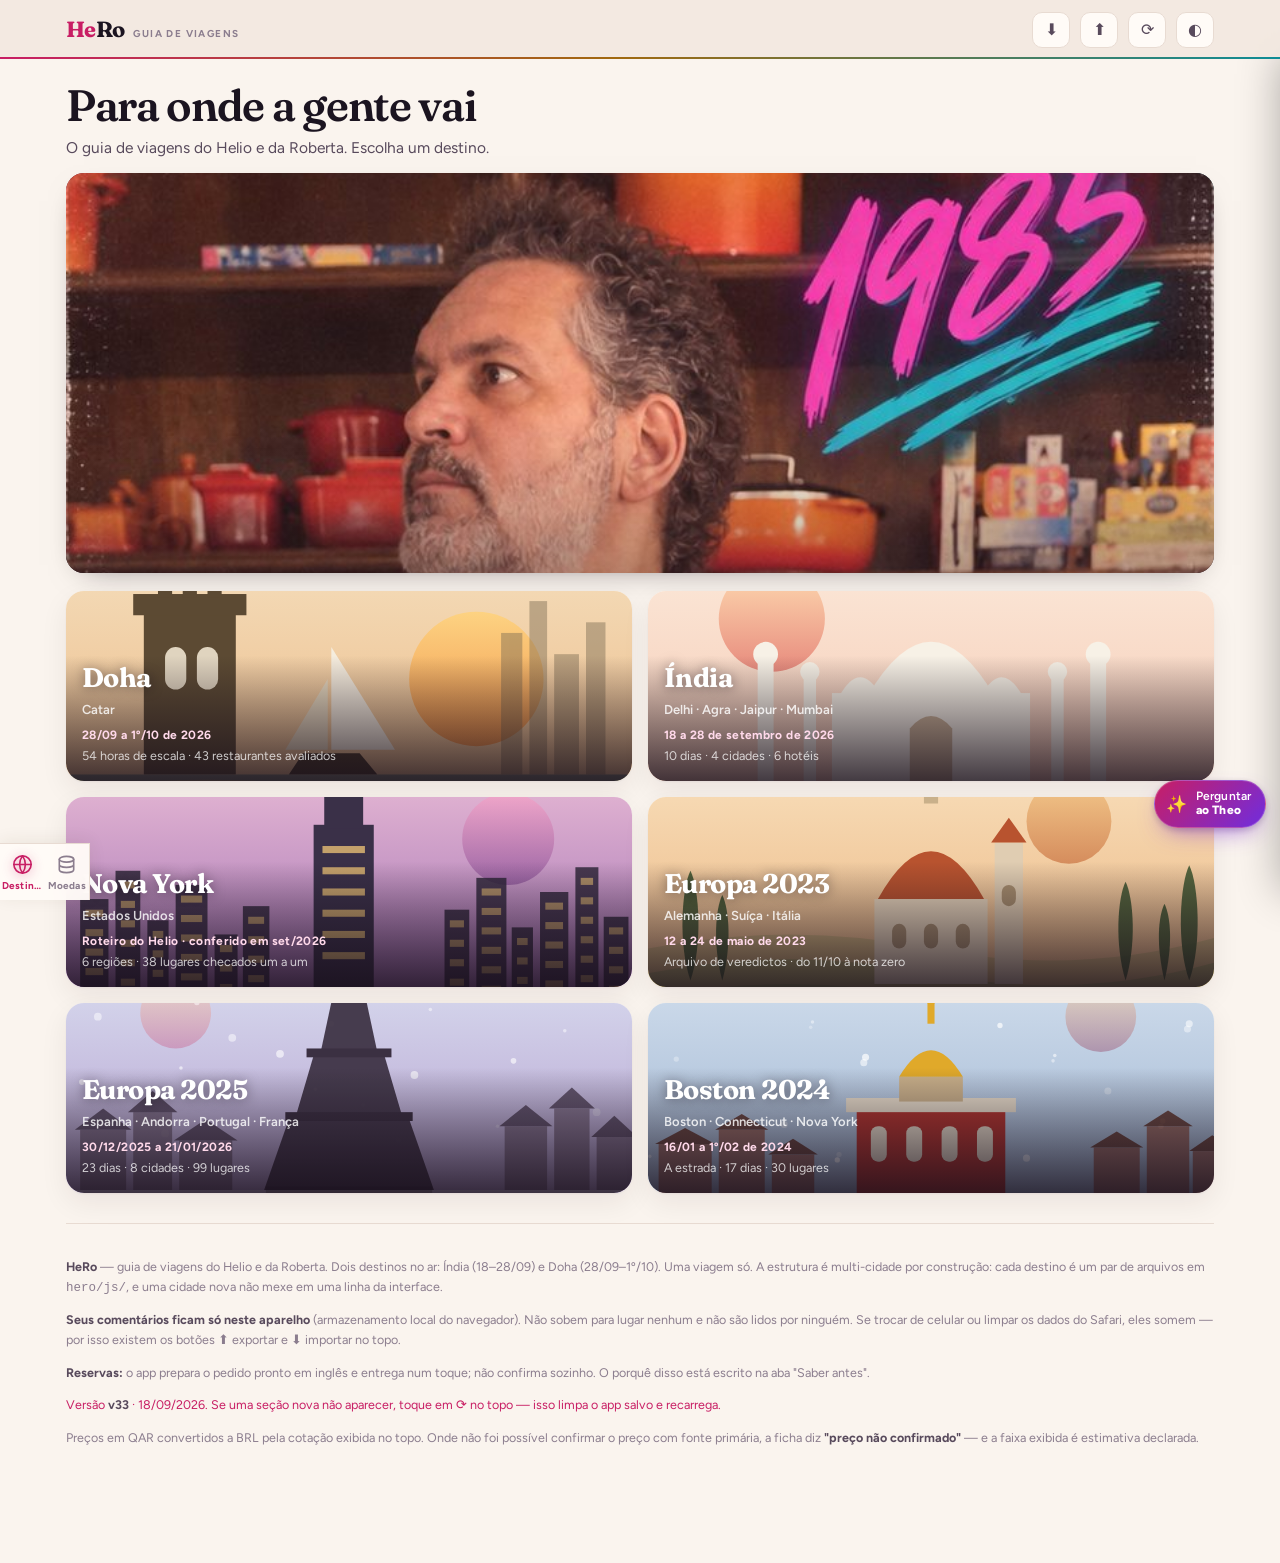
==== commit 105a0ea7: "HeRo v33: spots de foto para a Roberta, com radar de proximidade Pedido do Helio: os "perfect spots"" ====
--- a/hero/index.html
+++ b/hero/index.html
@@ -71,6 +71,7 @@
 <script src="js/arte.js"></script>
 <script src="js/data-destinos.js"></script>
 <script src="js/data-india.js"></script>
+<script src="js/data-fotos.js"></script>
 <script src="js/data-ny.js"></script>
 <script src="js/data-eu23.js"></script>
 <script src="js/data-eu25.js"></script>
--- a/hero/css/hero.css
+++ b/hero/css/hero.css
@@ -535,3 +535,7 @@
 /* a legenda ficava embaixo do botão flutuante do Theo */
 .legenda{ display:grid; grid-template-columns:1fr 1fr; gap:8px 14px; }
 @media (max-width:430px){ .legenda{ grid-template-columns:1fr; } }
+
+/* Esquema do T3 — SVG monocromatico que acompanha o tema pelo currentColor. */
+.esquema{margin-top:12px;color:var(--ink)}
+.esquema svg{width:100%;height:auto;max-width:340px;display:block;margin:0 auto}
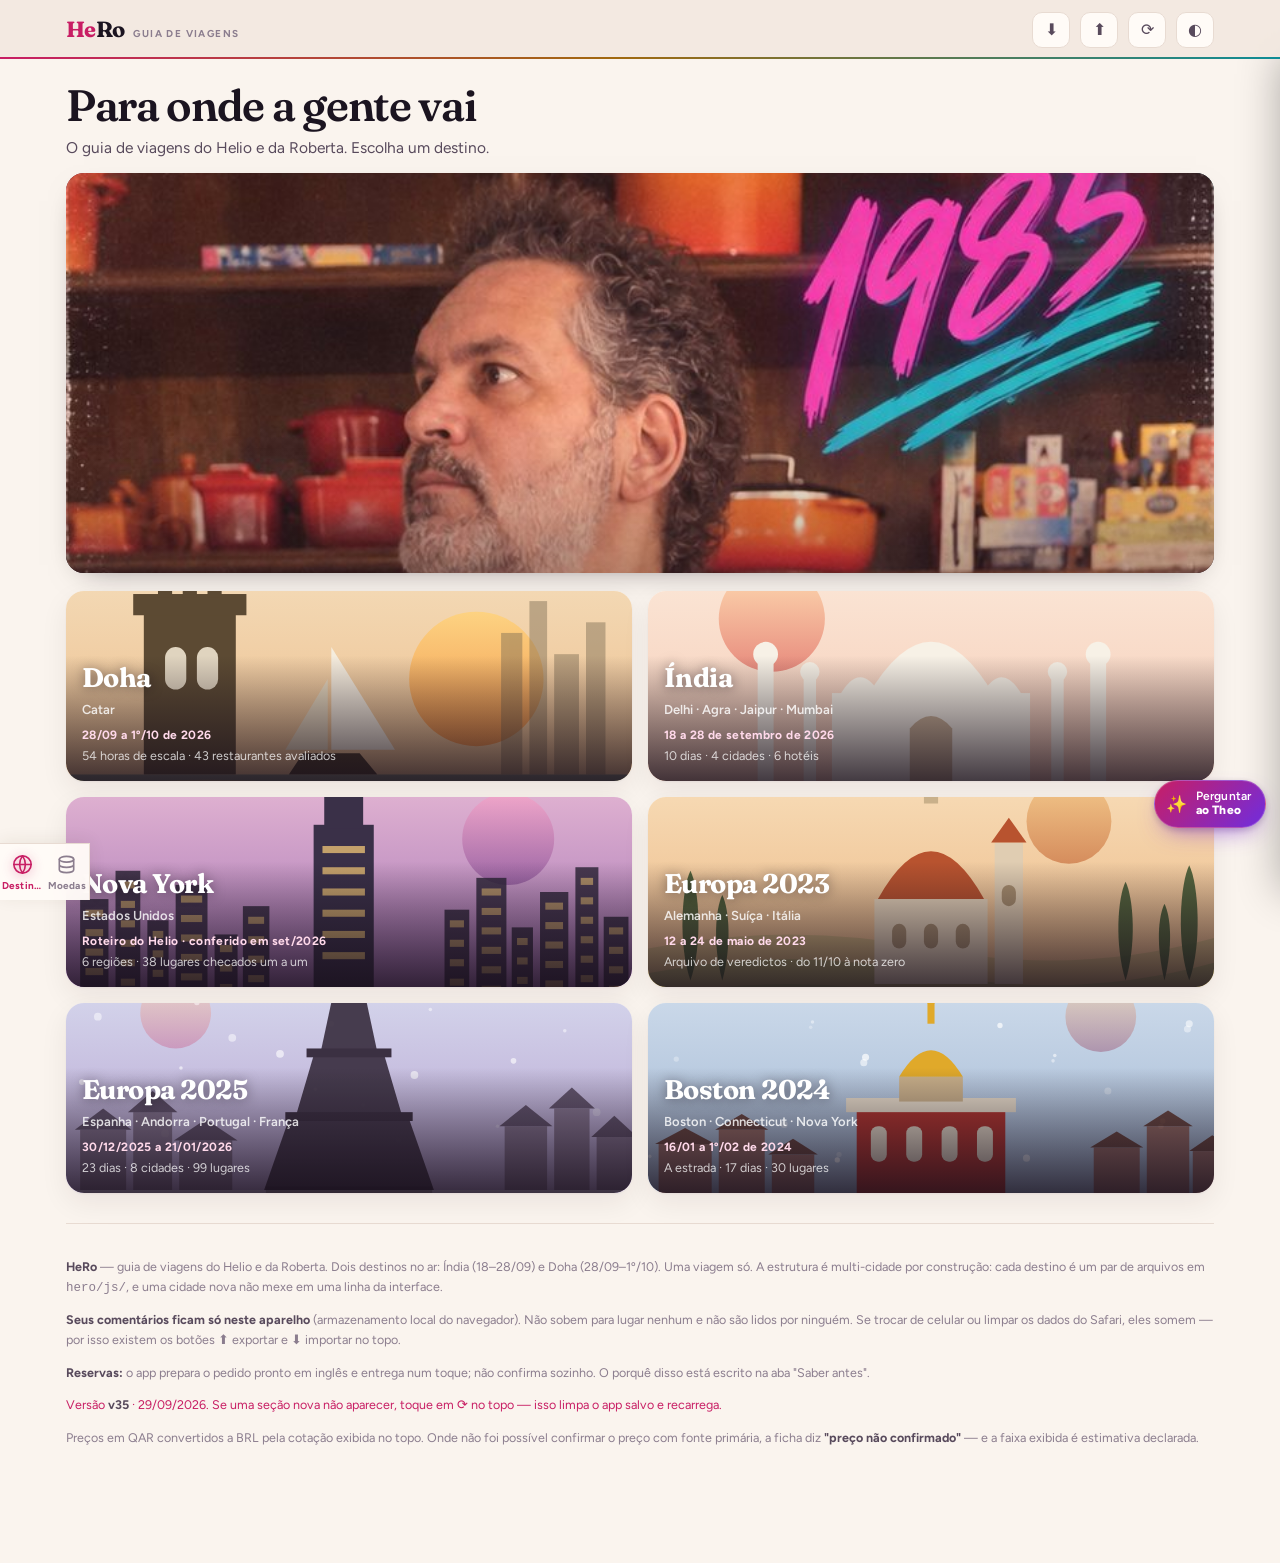
==== commit e1b9fa88: "HeRo v35: cafe da manha em Doha, com o Helio ja hospedado no Park Hyatt Pedido feito de outra conver" ====
--- a/hero/index.html
+++ b/hero/index.html
@@ -79,6 +79,7 @@
 <script src="js/data-doha.js"></script>
 <script src="js/data-doha-curadoria.js"></script>
 <script src="js/data-doha-beber.js"></script>
+<script src="js/data-doha-cafe.js"></script>
 <script src="js/hero.js"></script>
 </body>
 </html>
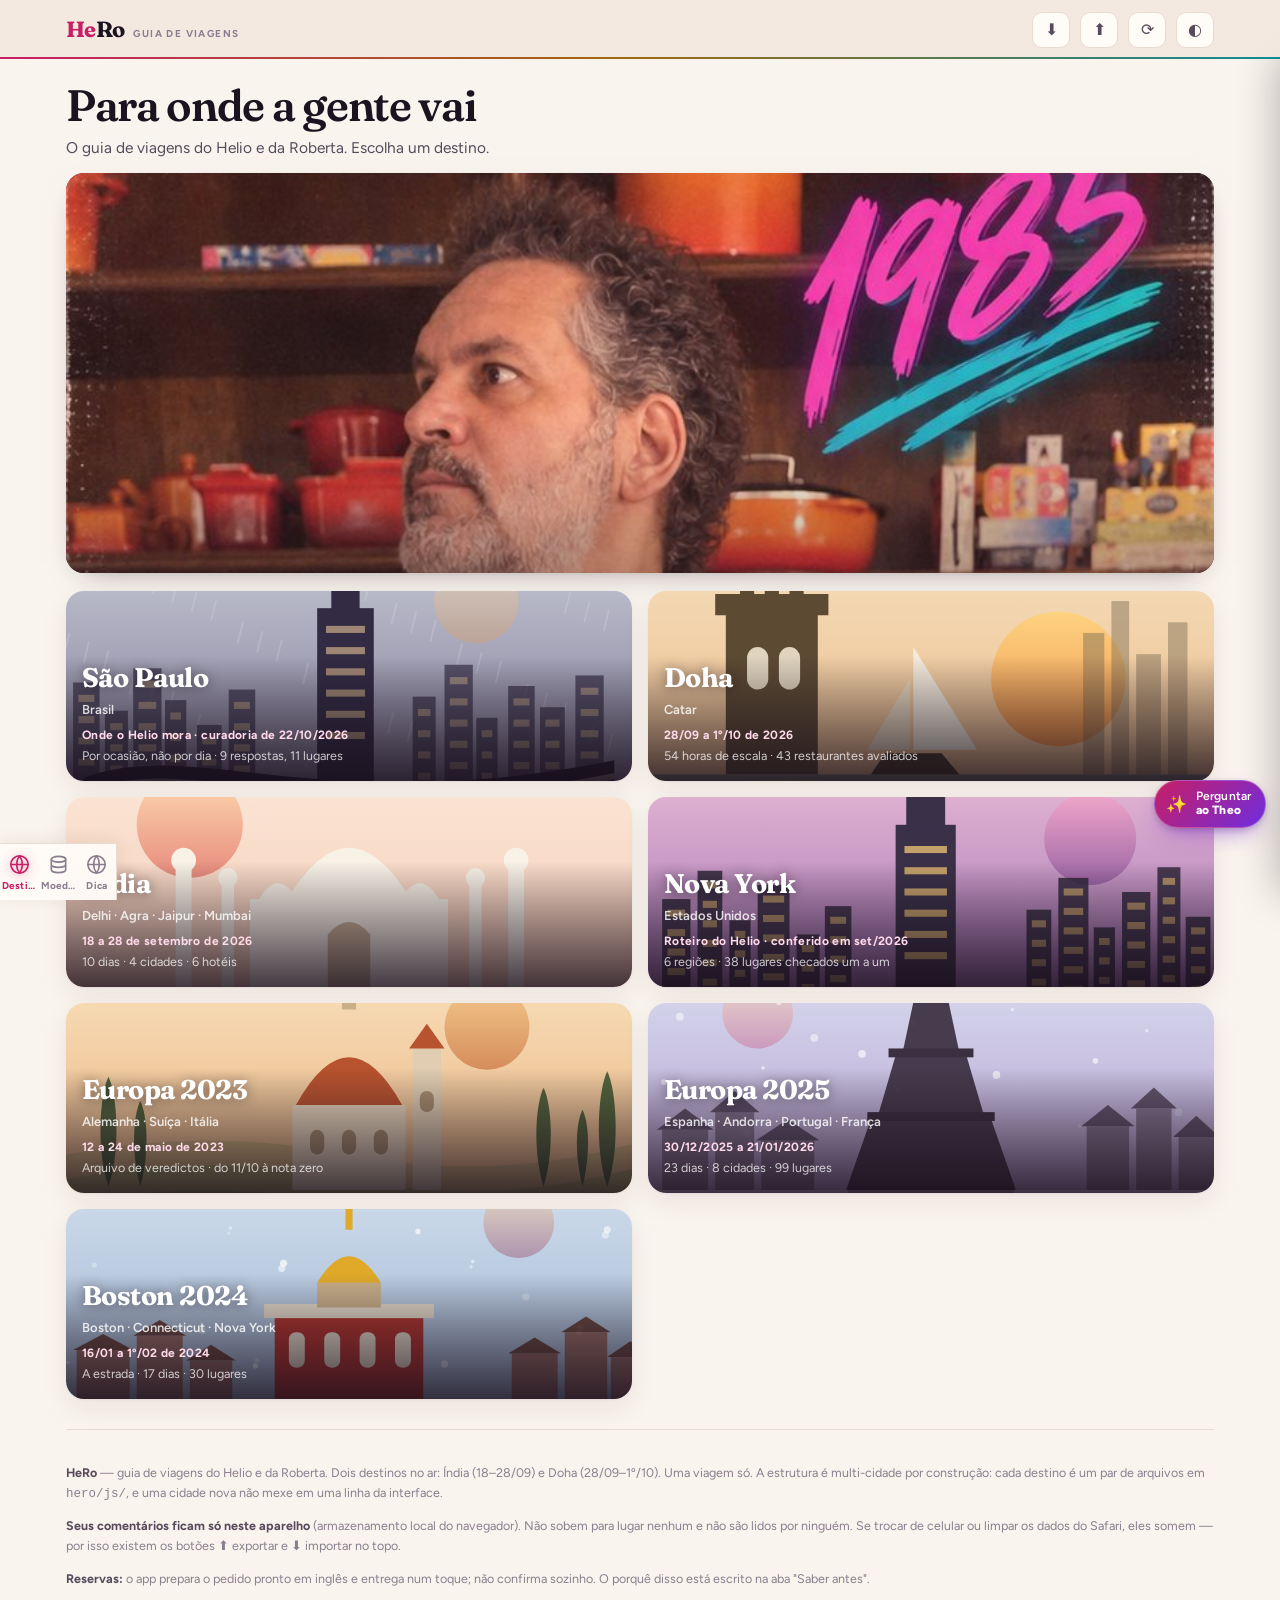
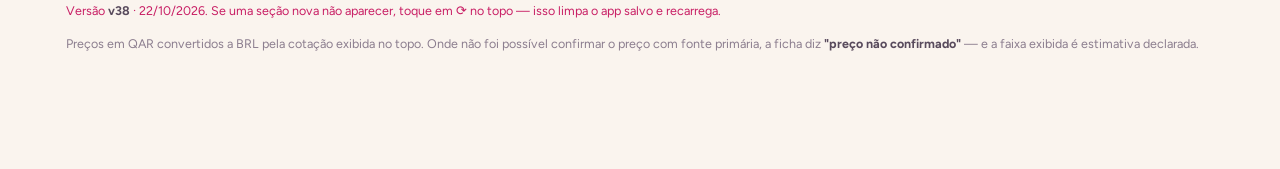
==== commit 3bf29c83: "HeRo v38: Sao Paulo entra, organizada por ocasiao O Helio nao tinha lista pronta de Sao Paulo. Pedir" ====
--- a/hero/index.html
+++ b/hero/index.html
@@ -70,6 +70,7 @@
 
 <script src="js/arte.js"></script>
 <script src="js/data-destinos.js"></script>
+<script src="js/data-sp.js"></script>
 <script src="js/data-india.js"></script>
 <script src="js/data-fotos.js"></script>
 <script src="js/data-ny.js"></script>
--- a/hero/css/hero.css
+++ b/hero/css/hero.css
@@ -539,3 +539,18 @@
 /* Esquema do T3 — SVG monocromatico que acompanha o tema pelo currentColor. */
 .esquema{margin-top:12px;color:var(--ink)}
 .esquema svg{width:100%;height:auto;max-width:340px;display:block;margin:0 auto}
+
+/* Selo de clima de noite. O .selo do alcool mora no canto inferior ESQUERDO,
+   entao este vai para o DIREITO, senao os dois se sobrepoem. .dubio marca o
+   que nao esta confirmado em fonte oficial — mesmo padrao da faixa de preco. */
+.selo.clima{left:auto;right:10px;bottom:10px;background:rgba(28,26,23,.88);color:#fff;
+  max-width:52%}
+.selo.clima.dubio{opacity:.78;font-style:italic}
+
+/* Tela de mandar dica: previa do texto como ele vai chegar no WhatsApp. */
+.previa{white-space:pre-wrap;font:12.5px/1.5 ui-monospace,SFMono-Regular,Menlo,monospace;
+  background:var(--sand-2);color:var(--ink);border:1px solid var(--line);border-radius:8px;
+  padding:12px 13px;margin:0;overflow-x:auto}
+.conv-row textarea{width:100%;font:inherit;padding:10px 12px;border:1px solid var(--line);
+  border-radius:8px;background:var(--card);color:var(--ink);resize:vertical}
+.btn.sec.on{background:var(--ink);border-color:var(--ink);color:var(--sand)}
